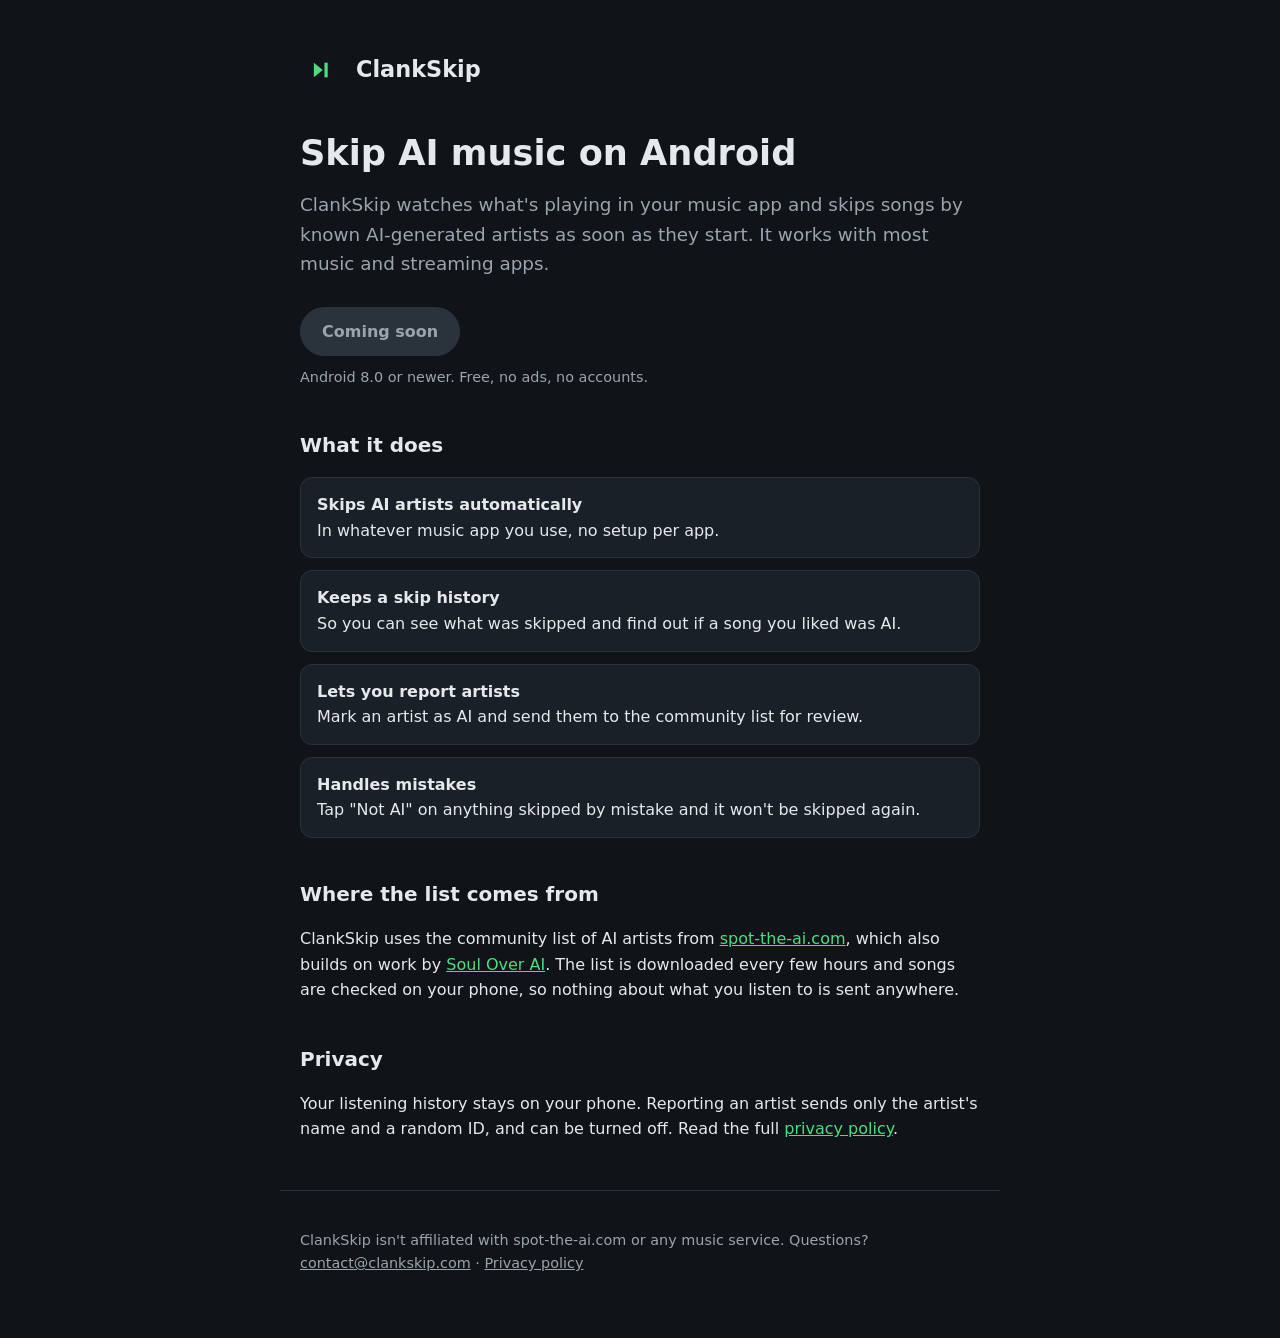
==== index.html @ 3c31d794 "Initial site" ====
<!DOCTYPE html>
<html lang="en">
<head>
  <meta charset="utf-8">
  <meta name="viewport" content="width=device-width, initial-scale=1">
  <title>ClankSkip - Skip AI music on Android</title>
  <meta name="description" content="ClankSkip automatically skips AI-generated songs in your music apps on Android. Free and open source.">
  <link rel="icon" href="icon.svg" type="image/svg+xml">
  <link rel="stylesheet" href="style.css">
</head>
<body>
  <main>
    <header>
      <img src="icon.svg" alt="">
      <a href="./">ClankSkip</a>
    </header>

    <h1>Skip AI music on Android</h1>
    <p class="lead">
      ClankSkip watches what's playing in your music app and skips songs by known
      AI-generated artists as soon as they start. It works with most music and
      streaming apps.
    </p>

    <a class="button disabled" aria-disabled="true">Coming soon</a>
    <p class="note">Android 8.0 or newer. Free, no ads, no accounts.</p>

    <h2>What it does</h2>
    <ul class="features">
      <li><strong>Skips AI artists automatically</strong>In whatever music app you use, no setup per app.</li>
      <li><strong>Keeps a skip history</strong>So you can see what was skipped and find out if a song you liked was AI.</li>
      <li><strong>Lets you report artists</strong>Mark an artist as AI and send them to the community list for review.</li>
      <li><strong>Handles mistakes</strong>Tap "Not AI" on anything skipped by mistake and it won't be skipped again.</li>
    </ul>

    <h2>Where the list comes from</h2>
    <p>
      ClankSkip uses the community list of AI artists from
      <a href="https://spot-the-ai.com">spot-the-ai.com</a>, which also builds on work by
      <a href="https://souloverai.com">Soul Over AI</a>. The list is downloaded every few
      hours and songs are checked on your phone, so nothing about what you listen to is
      sent anywhere.
    </p>

    <h2>Privacy</h2>
    <p>
      Your listening history stays on your phone. Reporting an artist sends only the
      artist's name and a random ID, and can be turned off.
      Read the full <a href="privacy/">privacy policy</a>.
    </p>
  </main>

  <footer>
    <p>
      ClankSkip isn't affiliated with spot-the-ai.com or any music service.
      Questions? <a href="mailto:contact@clankskip.com">contact@clankskip.com</a>
      · <a href="privacy/">Privacy policy</a>
    </p>
  </footer>
</body>
</html>
---- style.css ----
:root {
  --bg: #101418;
  --card: #1a2027;
  --text: #e6e9ec;
  --muted: #9aa4ae;
  --accent: #4ade80;
  --border: #2a323b;
}

* {
  box-sizing: border-box;
}

body {
  margin: 0;
  background: var(--bg);
  color: var(--text);
  font-family: system-ui, -apple-system, "Segoe UI", Roboto, sans-serif;
  line-height: 1.6;
}

a {
  color: var(--accent);
}

main {
  max-width: 720px;
  margin: 0 auto;
  padding: 48px 20px 32px;
}

header {
  display: flex;
  align-items: center;
  gap: 12px;
  margin-bottom: 40px;
}

header img {
  width: 44px;
  height: 44px;
}

header a {
  color: var(--text);
  text-decoration: none;
  font-size: 1.4rem;
  font-weight: 700;
}

h1 {
  font-size: 2.2rem;
  line-height: 1.2;
  margin: 0 0 16px;
}

h2 {
  font-size: 1.25rem;
  margin: 40px 0 12px;
}

.lead {
  font-size: 1.15rem;
  color: var(--muted);
  margin: 0 0 28px;
}

.button {
  display: inline-block;
  background: var(--accent);
  color: #0b0f12;
  font-weight: 600;
  padding: 12px 22px;
  border-radius: 999px;
  text-decoration: none;
}

.button.disabled {
  background: var(--border);
  color: var(--muted);
}

.note {
  color: var(--muted);
  font-size: 0.9rem;
  margin-top: 10px;
}

.features {
  list-style: none;
  padding: 0;
  display: grid;
  gap: 12px;
}

.features li {
  background: var(--card);
  border: 1px solid var(--border);
  border-radius: 12px;
  padding: 14px 16px;
}

.features strong {
  display: block;
}

footer {
  max-width: 720px;
  margin: 0 auto;
  padding: 24px 20px 48px;
  border-top: 1px solid var(--border);
  color: var(--muted);
  font-size: 0.9rem;
}

footer a {
  color: var(--muted);
}
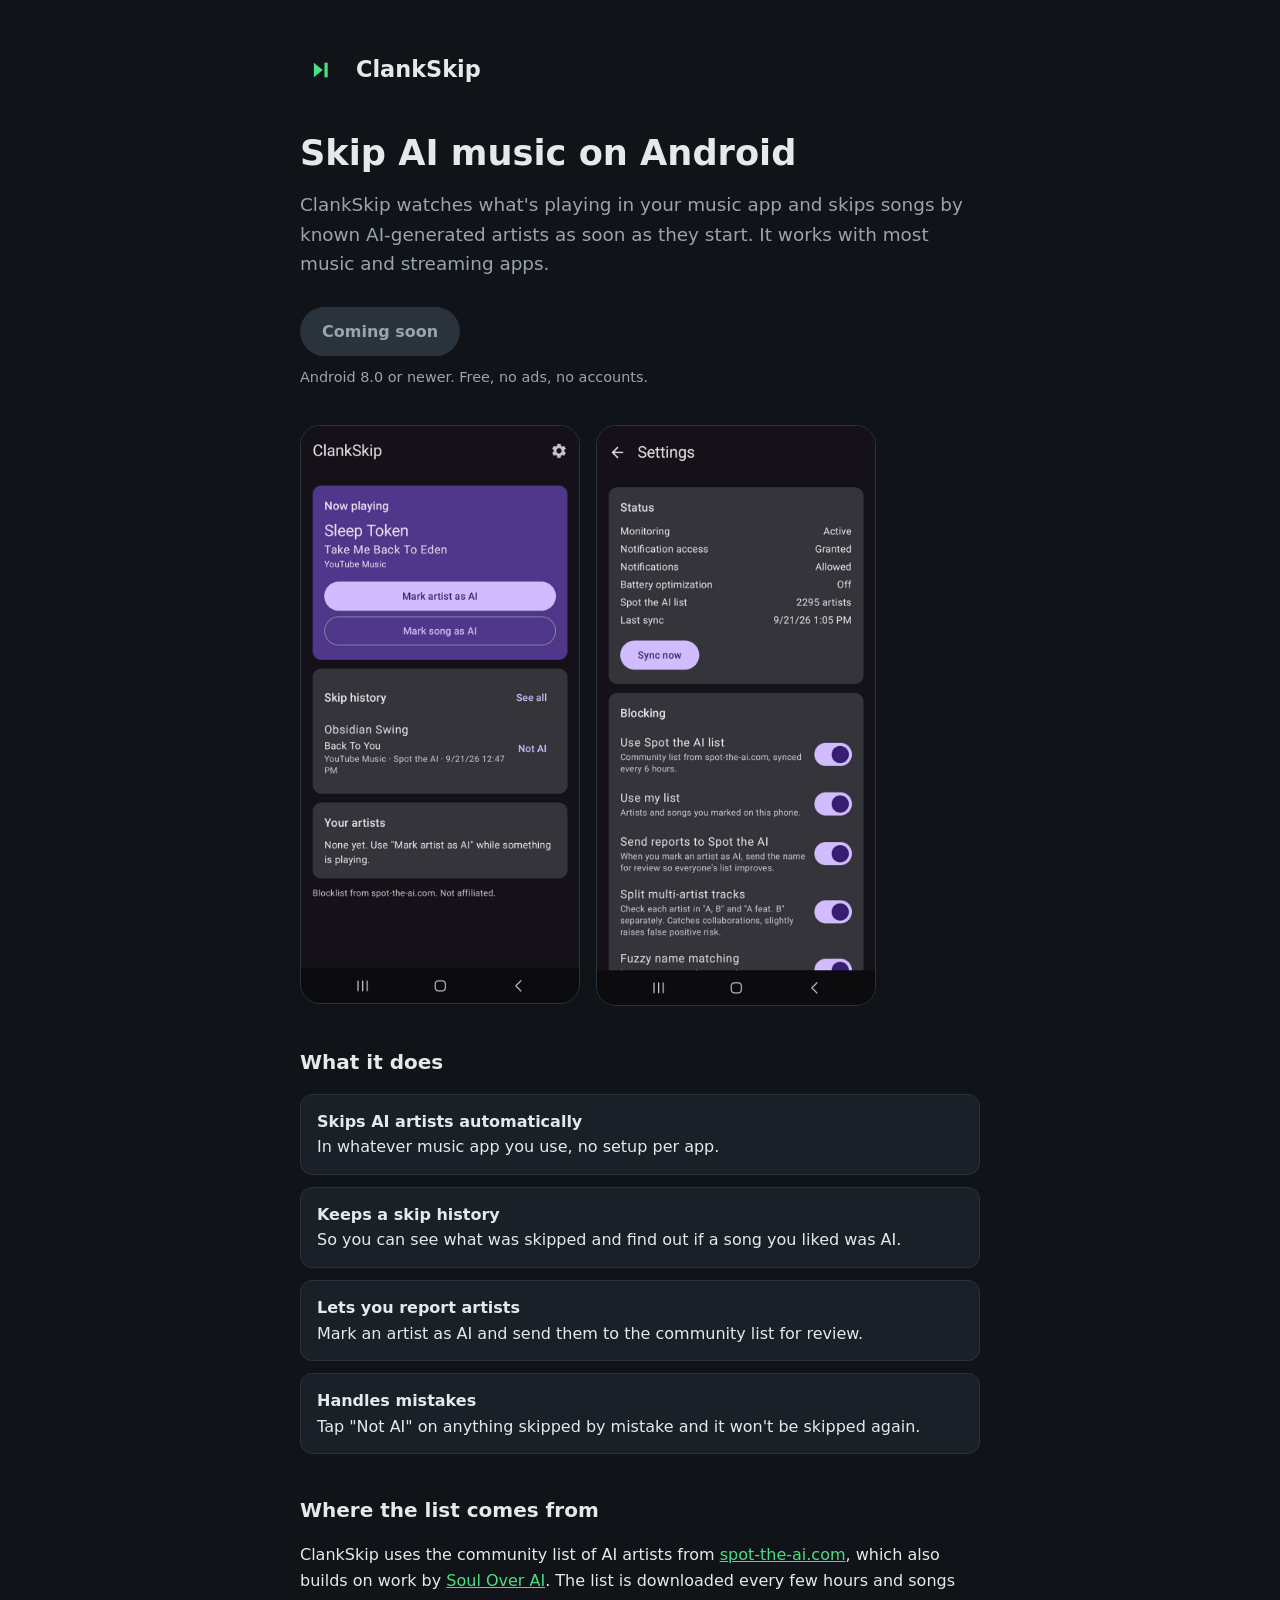
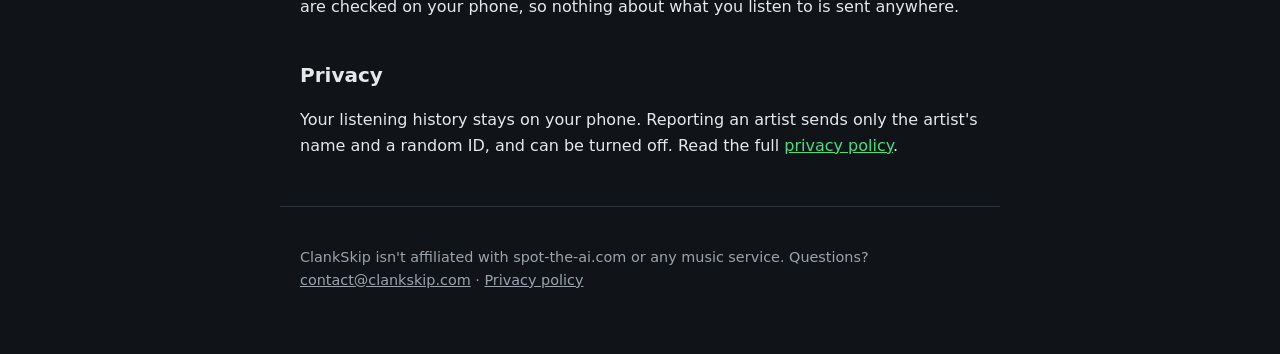
==== commit 24e5c90f: "Add screenshots" ====
--- a/index.html
+++ b/index.html
@@ -24,6 +24,11 @@
 
     <a class="button disabled" aria-disabled="true">Coming soon</a>
     <p class="note">Android 8.0 or newer. Free, no ads, no accounts.</p>
+
+    <div class="screens">
+      <img src="images/home.jpg" alt="ClankSkip home screen showing the song that's playing and recent skips" width="720" height="1494" loading="lazy">
+      <img src="images/settings.jpg" alt="ClankSkip settings showing status and blocking options" width="720" height="1498" loading="lazy">
+    </div>
 
     <h2>What it does</h2>
     <ul class="features">
--- a/style.css
+++ b/style.css
@@ -86,6 +86,20 @@
   margin-top: 10px;
 }
 
+.screens {
+  display: grid;
+  grid-template-columns: repeat(2, minmax(0, 280px));
+  gap: 16px;
+  margin-top: 36px;
+}
+
+.screens img {
+  width: 100%;
+  height: auto;
+  border-radius: 20px;
+  border: 1px solid var(--border);
+}
+
 .features {
   list-style: none;
   padding: 0;
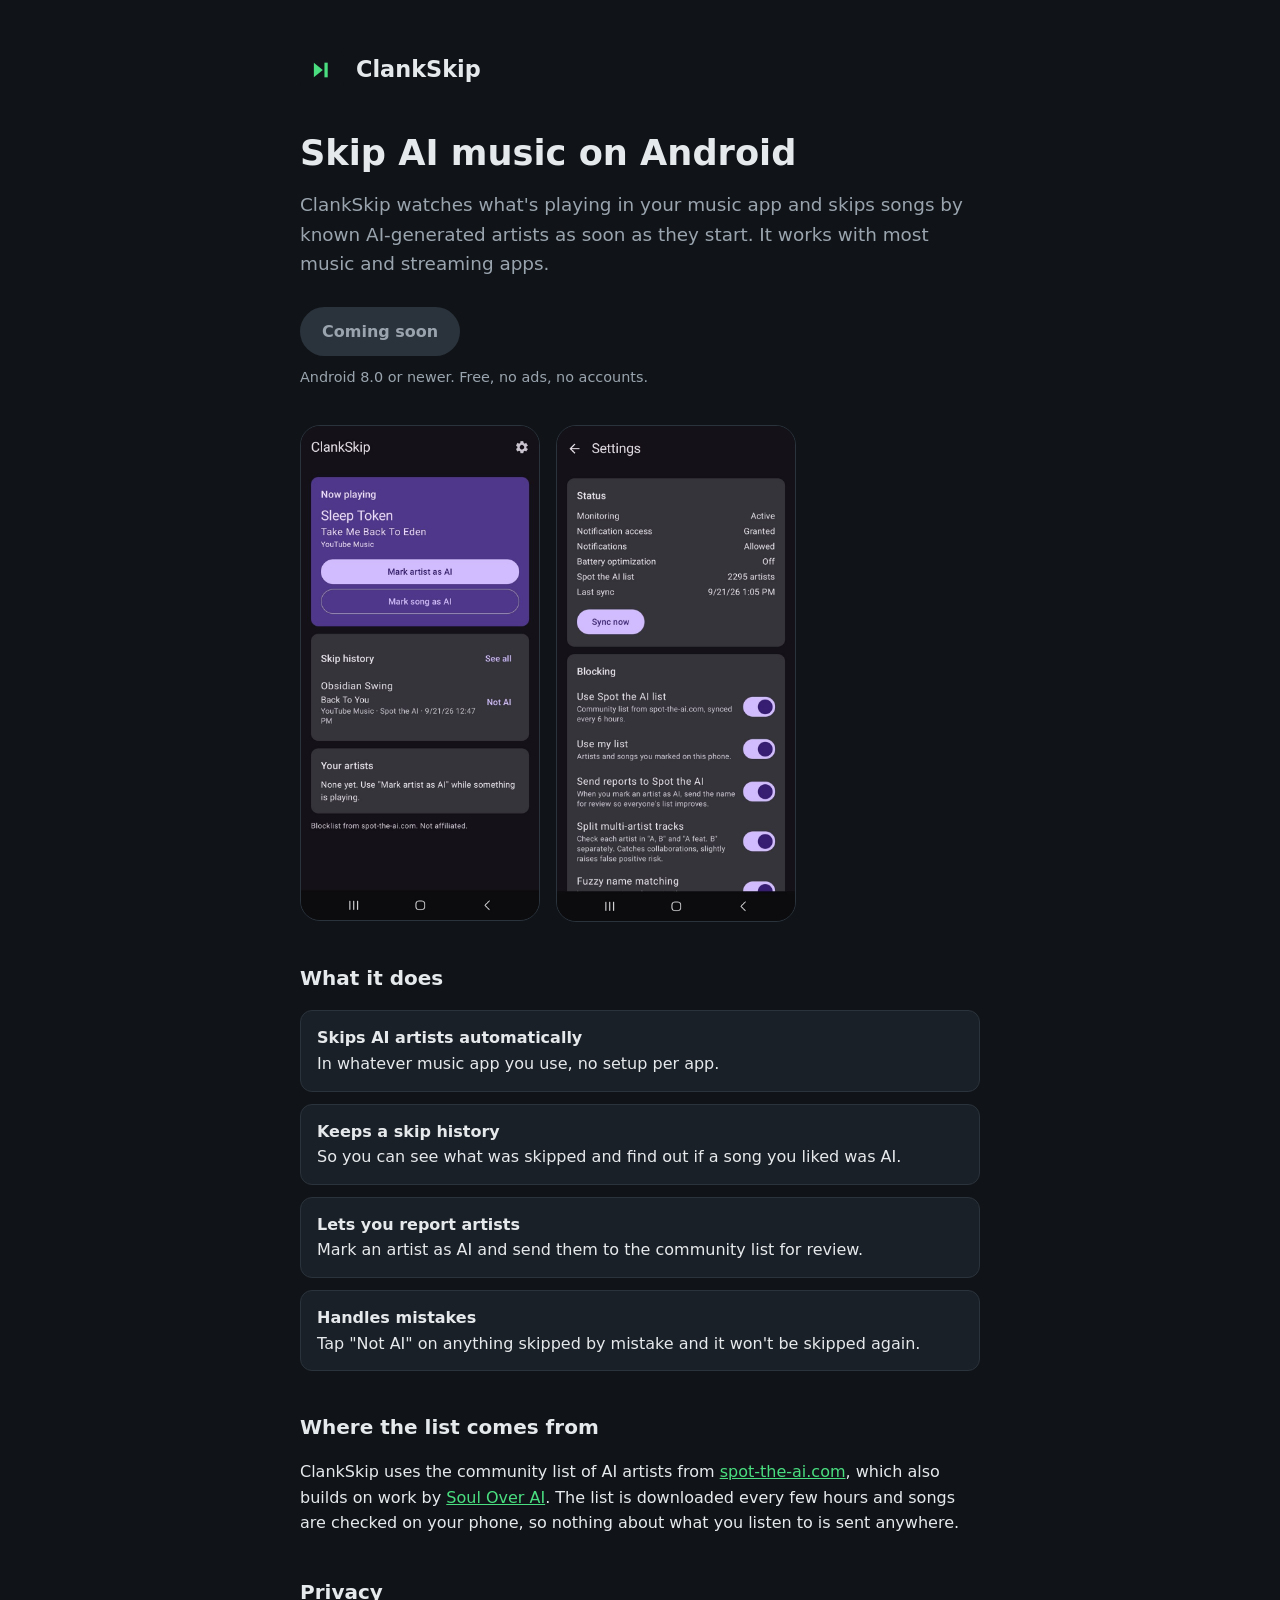
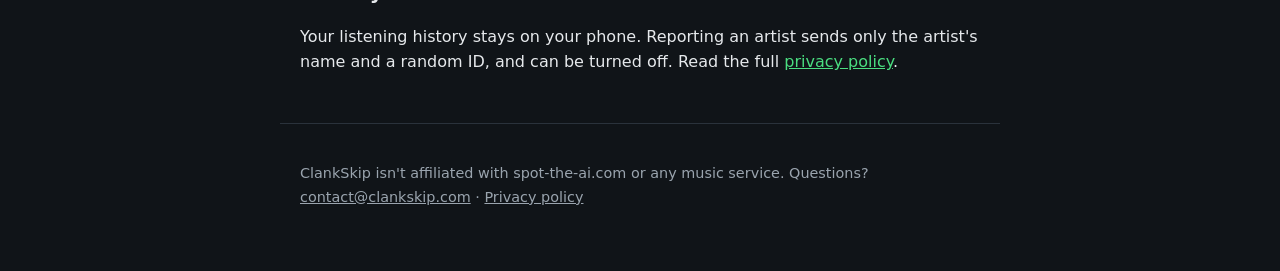
==== commit b18743dc: "Smaller screenshots, bust stylesheet cache" ====
--- a/index.html
+++ b/index.html
@@ -6,7 +6,7 @@
   <title>ClankSkip - Skip AI music on Android</title>
   <meta name="description" content="ClankSkip automatically skips AI-generated songs in your music apps on Android. Free and open source.">
   <link rel="icon" href="icon.svg" type="image/svg+xml">
-  <link rel="stylesheet" href="style.css">
+  <link rel="stylesheet" href="style.css?v=2">
 </head>
 <body>
   <main>
--- a/style.css
+++ b/style.css
@@ -88,7 +88,7 @@
 
 .screens {
   display: grid;
-  grid-template-columns: repeat(2, minmax(0, 280px));
+  grid-template-columns: repeat(2, minmax(0, 240px));
   gap: 16px;
   margin-top: 36px;
 }
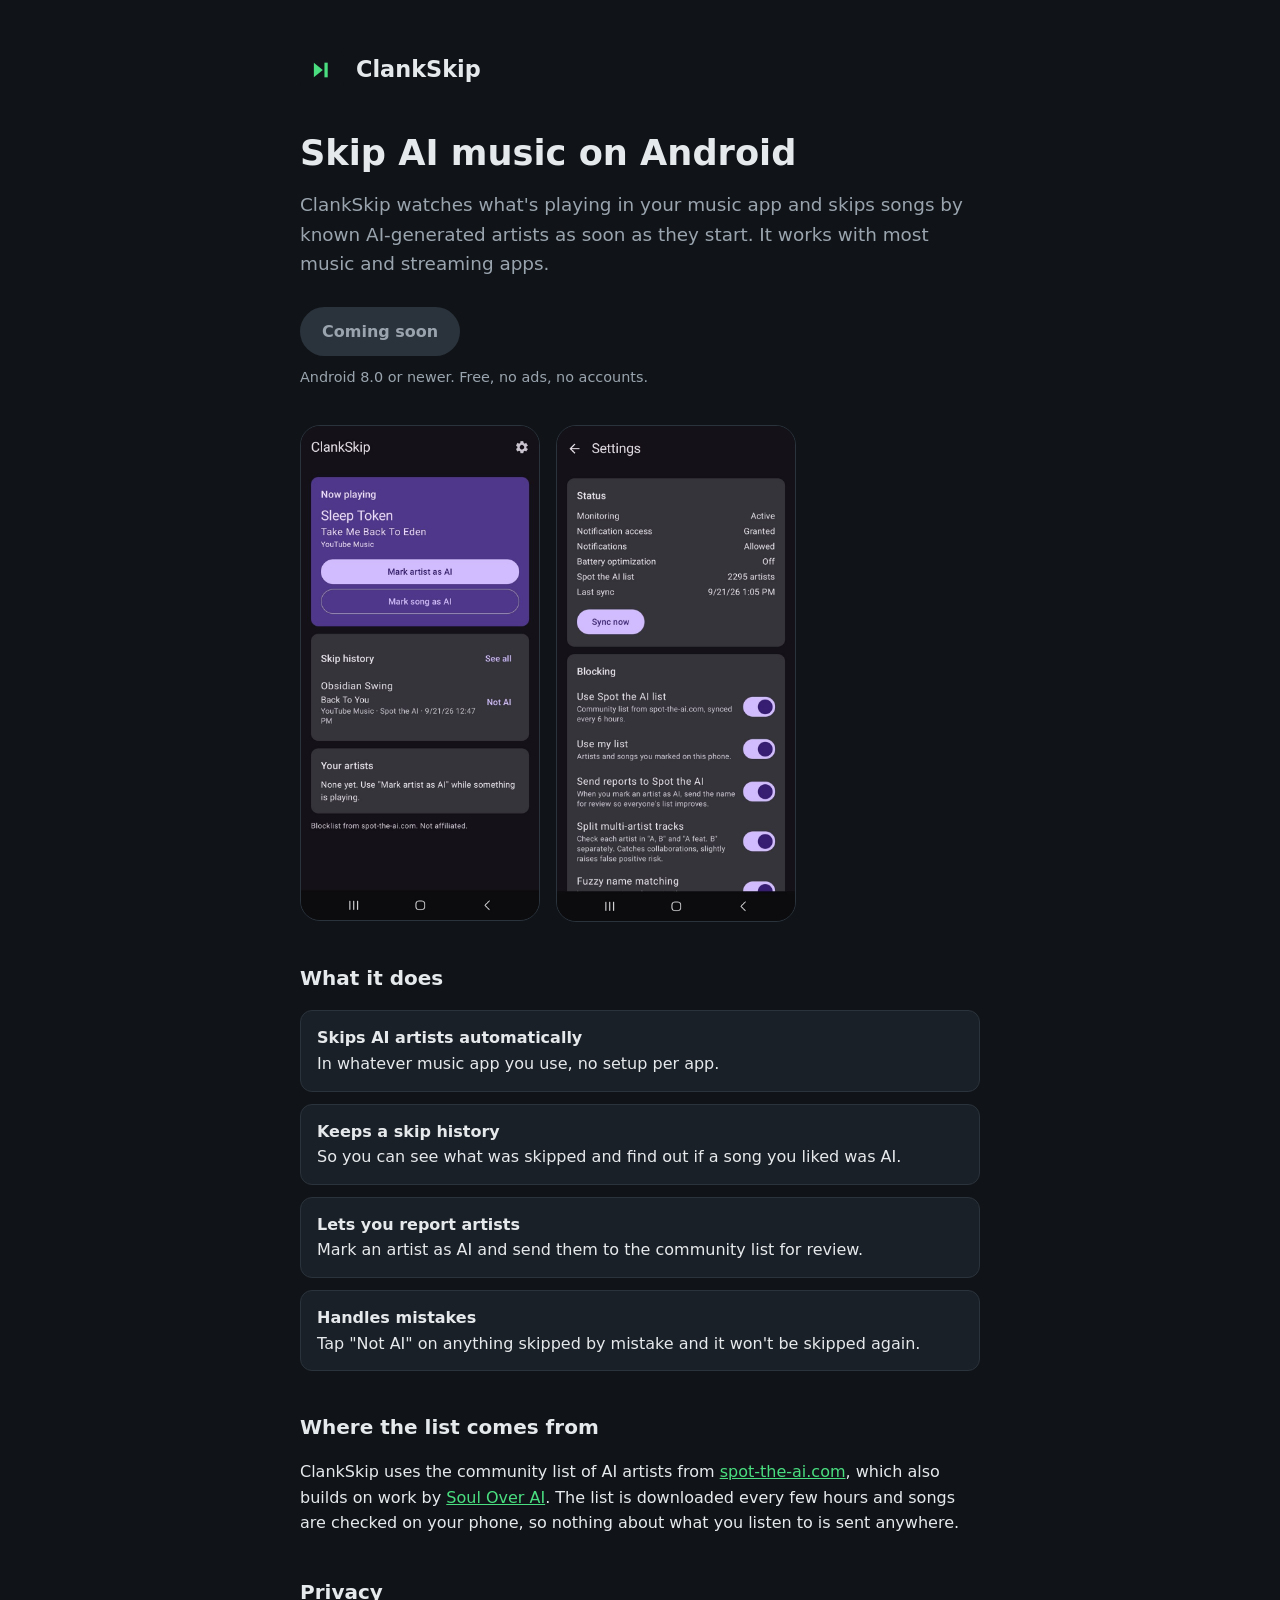
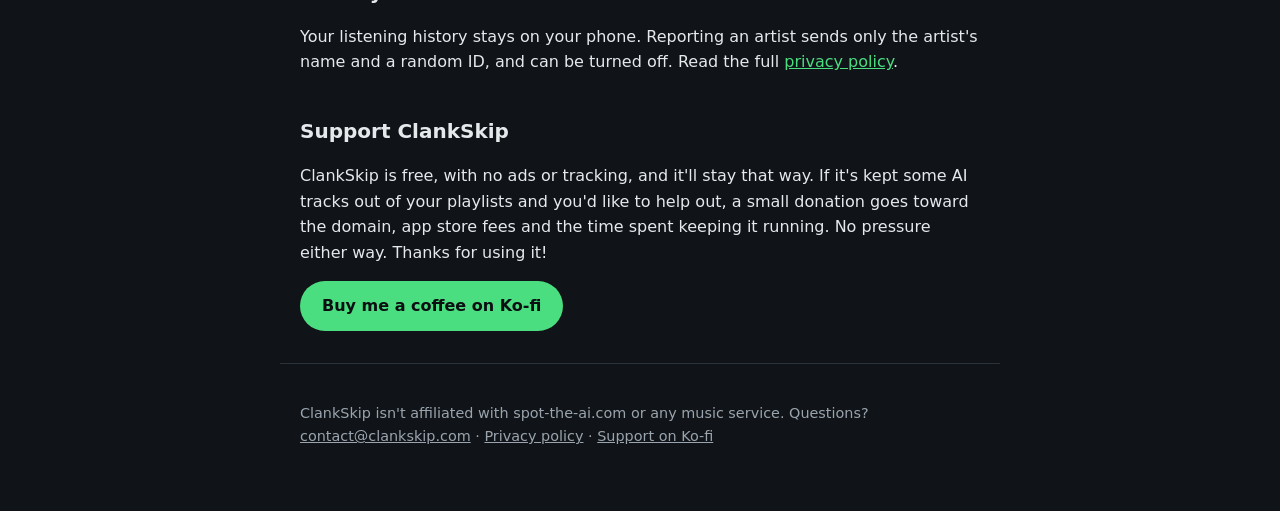
==== commit 377228b1: "Add Ko-fi link" ====
--- a/index.html
+++ b/index.html
@@ -53,6 +53,15 @@
       artist's name and a random ID, and can be turned off.
       Read the full <a href="privacy/">privacy policy</a>.
     </p>
+
+    <h2>Support ClankSkip</h2>
+    <p>
+      ClankSkip is free, with no ads or tracking, and it'll stay that way. If it's kept
+      some AI tracks out of your playlists and you'd like to help out, a small donation
+      goes toward the domain, app store fees and the time spent keeping it running. No
+      pressure either way. Thanks for using it!
+    </p>
+    <a class="button" href="https://ko-fi.com/clankskip">Buy me a coffee on Ko-fi</a>
   </main>
 
   <footer>
@@ -60,6 +69,7 @@
       ClankSkip isn't affiliated with spot-the-ai.com or any music service.
       Questions? <a href="mailto:contact@clankskip.com">contact@clankskip.com</a>
       · <a href="privacy/">Privacy policy</a>
+      · <a href="https://ko-fi.com/clankskip">Support on Ko-fi</a>
     </p>
   </footer>
 </body>
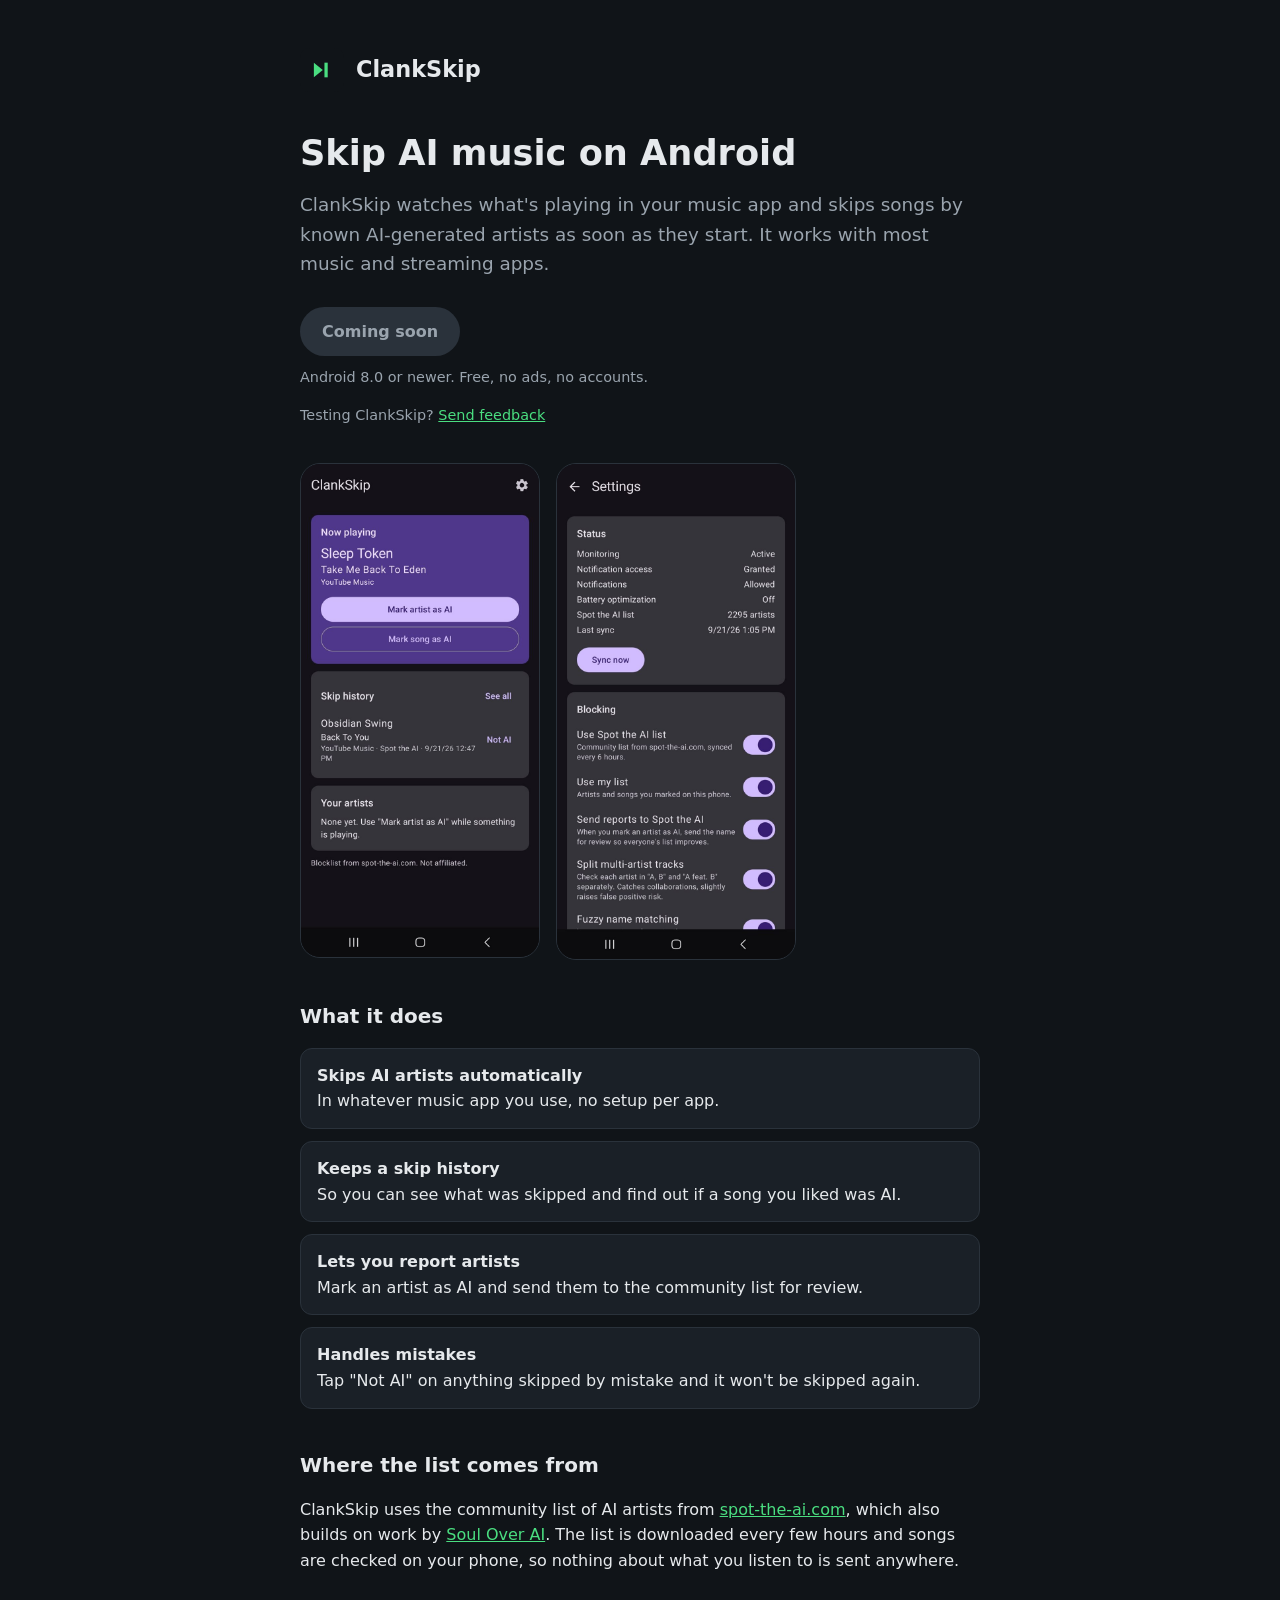
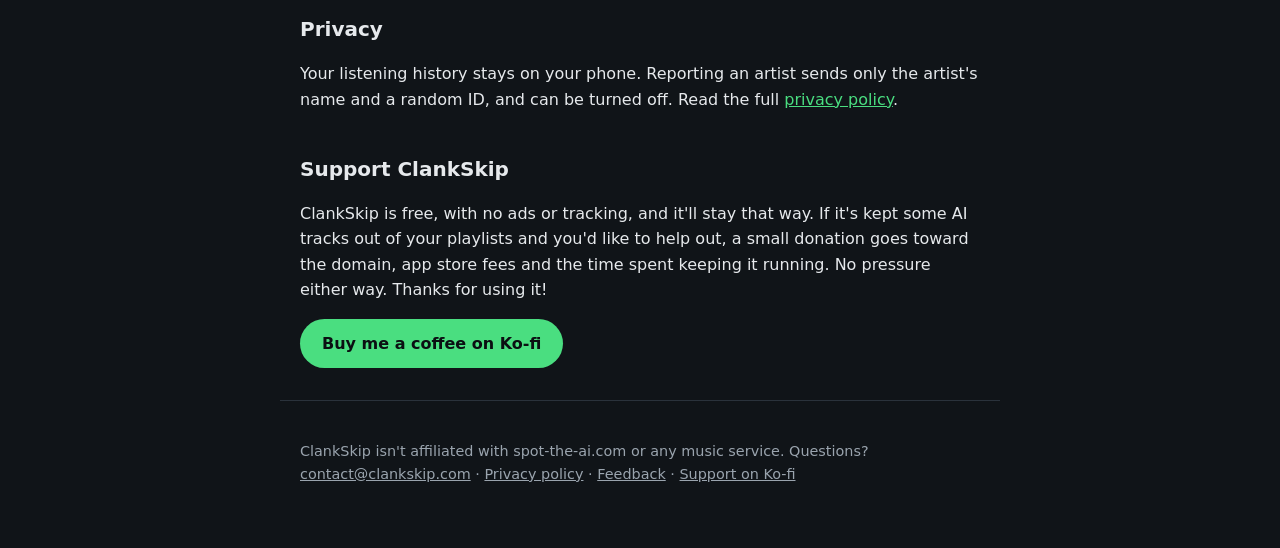
==== commit eabacb3d: "Link to feedback form" ====
--- a/index.html
+++ b/index.html
@@ -6,7 +6,7 @@
   <title>ClankSkip - Skip AI music on Android</title>
   <meta name="description" content="ClankSkip automatically skips AI-generated songs in your music apps on Android. Free and open source.">
   <link rel="icon" href="icon.svg" type="image/svg+xml">
-  <link rel="stylesheet" href="style.css?v=2">
+  <link rel="stylesheet" href="style.css?v=3">
 </head>
 <body>
   <main>
@@ -24,6 +24,7 @@
 
     <a class="button disabled" aria-disabled="true">Coming soon</a>
     <p class="note">Android 8.0 or newer. Free, no ads, no accounts.</p>
+    <p class="note">Testing ClankSkip? <a href="feedback/">Send feedback</a></p>
 
     <div class="screens">
       <img src="images/home.jpg" alt="ClankSkip home screen showing the song that's playing and recent skips" width="720" height="1494" loading="lazy">
@@ -69,6 +70,7 @@
       ClankSkip isn't affiliated with spot-the-ai.com or any music service.
       Questions? <a href="mailto:contact@clankskip.com">contact@clankskip.com</a>
       · <a href="privacy/">Privacy policy</a>
+      · <a href="feedback/">Feedback</a>
       · <a href="https://ko-fi.com/clankskip">Support on Ko-fi</a>
     </p>
   </footer>
--- a/style.css
+++ b/style.css
@@ -118,6 +118,85 @@
   display: block;
 }
 
+form {
+  display: grid;
+  gap: 20px;
+}
+
+fieldset {
+  border: 1px solid var(--border);
+  border-radius: 12px;
+  padding: 14px 16px;
+  margin: 0;
+  display: grid;
+  gap: 8px;
+}
+
+legend {
+  padding: 0 6px;
+  font-weight: 600;
+}
+
+fieldset label {
+  display: flex;
+  align-items: center;
+  gap: 10px;
+}
+
+.field {
+  display: grid;
+  gap: 8px;
+  font-weight: 600;
+}
+
+input[type="text"],
+input[type="email"],
+textarea {
+  width: 100%;
+  background: var(--card);
+  color: var(--text);
+  border: 1px solid var(--border);
+  border-radius: 10px;
+  padding: 10px 12px;
+  font: inherit;
+  font-weight: 400;
+}
+
+input[type="checkbox"],
+input[type="radio"] {
+  accent-color: var(--accent);
+  width: 18px;
+  height: 18px;
+}
+
+.scale {
+  display: flex;
+  flex-wrap: wrap;
+  align-items: center;
+  gap: 14px;
+  color: var(--muted);
+}
+
+.scale label {
+  color: var(--text);
+}
+
+button.button {
+  border: none;
+  font: inherit;
+  font-weight: 600;
+  cursor: pointer;
+  justify-self: start;
+}
+
+button.button:disabled {
+  opacity: 0.6;
+}
+
+.hidden {
+  display: none;
+}
+
 footer {
   max-width: 720px;
   margin: 0 auto;
